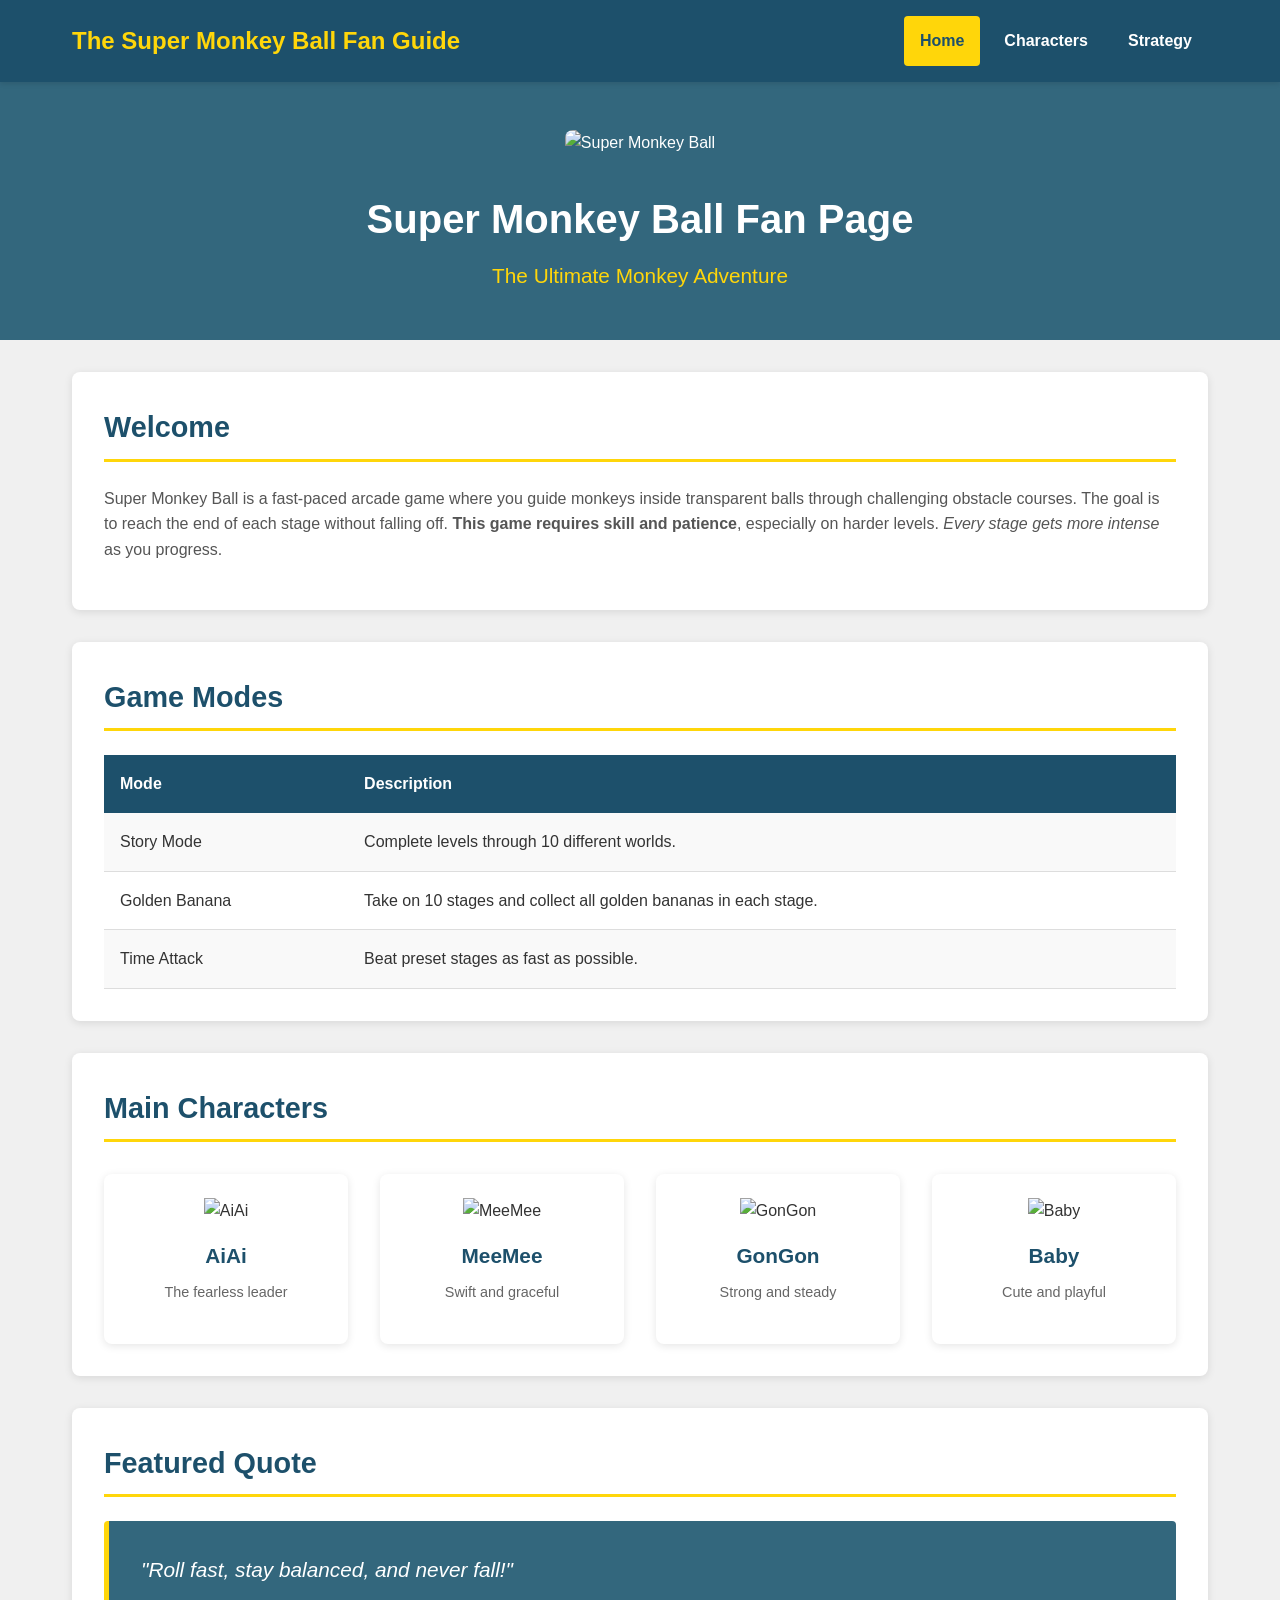
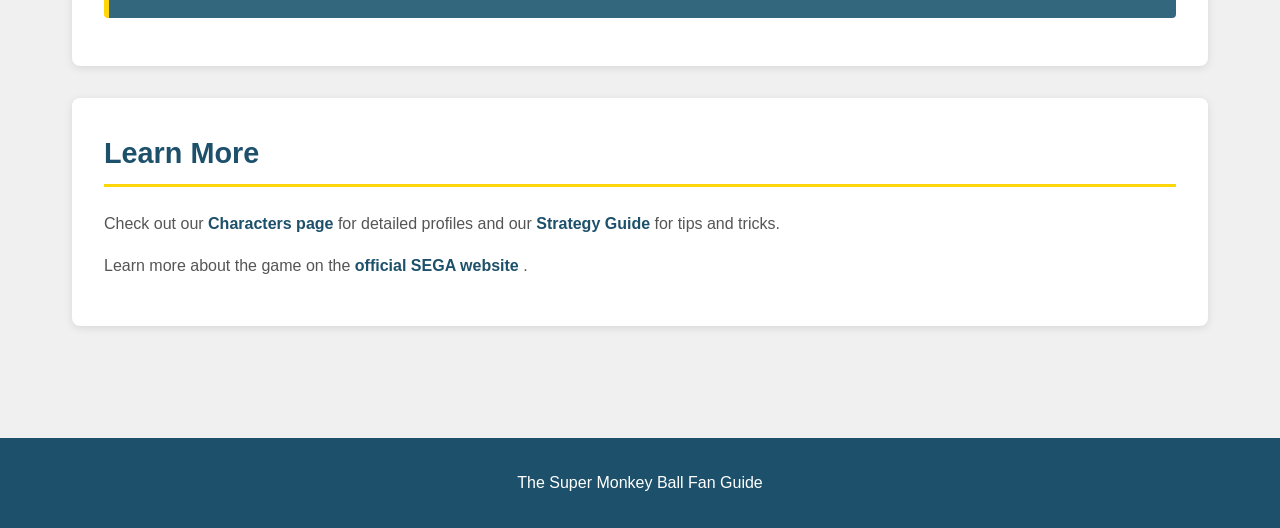
==== index.html @ dd1dba94 "Add files via upload" ====
<!DOCTYPE html>
<html lang="en">
<head>
    <meta charset="UTF-8">
    <meta name="viewport" content="width=device-width, initial-scale=1.0">
    <title>Super Monkey Ball Fan Page</title>
    <link rel="stylesheet" href="styles.css">
</head>

<body>
    <nav class="navbar">
        <div class="nav-container">
            <div class="logo">The Super Monkey Ball Fan Guide</div>
            <ul class="nav-links">
                <li><a href="index.html" class="active">Home</a></li>
                <li><a href="characters.html">Characters</a></li>
                <li><a href="strategy.html">Strategy</a></li>
            </ul>
        </div>
    </nav>

    <header>
        <img src="https://assets.nintendo.com/image/upload/c_fill,w_1200/q_auto:best/f_auto/dpr_2.0/store/software/switch/70010000032056/c6011fb28aaae46f72438d72462bf6c32a86473451c15233cfb8859028956b07" alt="Super Monkey Ball" class="header-image">
        <h1>Super Monkey Ball Fan Page</h1>
        <h2>The Ultimate Monkey Adventure</h2>
    </header>

    <main class="container">
        <section>
            <h2>Welcome</h2>
            <p>
                Super Monkey Ball is a fast-paced arcade game where you guide monkeys inside transparent balls through challenging obstacle courses. The goal is to reach the end of each stage without falling off. 
                <b>This game requires skill and patience</b>, especially on harder levels. 
                <i>Every stage gets more intense</i> as you progress.
            </p>
        </section>

        <section>
            <h2>Game Modes</h2>
            <table>
                <tr>
                    <th>Mode</th>
                    <th>Description</th>
                </tr>
                <tr>
                    <td>Story Mode</td>
                    <td>Complete levels through 10 different worlds.</td>
                </tr>
                <tr>
                    <td>Golden Banana</td>
                    <td>Take on 10 stages and collect all golden bananas in each stage.</td>
                </tr>
                <tr>
                    <td>Time Attack</td>
                    <td>Beat preset stages as fast as possible.</td>
                </tr>
            </table>
        </section>

        <section>
            <h2>Main Characters</h2>
            <div class="characters-grid">
                <div class="character">
                    <img src="https://bananapedia.wiki.gg/images/thumb/AiAiBR2024.webp/300px-AiAiBR2024.webp?881cb6" alt="AiAi">
                    <h3>AiAi</h3>
                    <p>The fearless leader</p>
                </div>
                <div class="character">
                    <img src="https://static.wikia.nocookie.net/supermonkeyball/images/f/f0/MeeMee_SMB3D-2.png/revision/latest?cb=20150226001448" alt="MeeMee">
                    <h3>MeeMee</h3>
                    <p>Swift and graceful</p>
                </div>
                <div class="character">
                    <img src="https://bananapedia.wiki.gg/images/GonGonBR24.webp?f4a90c" alt="GonGon">
                    <h3>GonGon</h3>
                    <p>Strong and steady</p>
                </div>
                <div class="character">
                    <img src="https://static.wikia.nocookie.net/supermonkeyball/images/1/16/7a7a2103befd8aefa815bb9f9ae39bff-1.png/revision/latest?cb=20230211093350" alt="Baby">
                    <h3>Baby</h3>
                    <p>Cute and playful</p>
                </div>
            </div>
        </section>

        <section>
            <h2>Featured Quote</h2>
            <blockquote>
                "Roll fast, stay balanced, and never fall!"
            </blockquote>
        </section>

        <section>
            <h2>Learn More</h2>
            <p>
                Check out our <a href="characters.html">Characters page</a> for detailed profiles and our <a href="strategy.html">Strategy Guide</a> for tips and tricks.
            </p>
            <p>
                Learn more about the game on the 
                <a href="https://www.sega.com/super-monkey-ball/super-monkey-ball-banana-mania" target="_blank">
                    official SEGA website
                </a>.
            </p>
        </section>
    </main>

    <footer>
        <p>The Super Monkey Ball Fan Guide</p>
    </footer>

</body>
</html>
---- styles.css ----
* {
    margin: 0;
    padding: 0;
    box-sizing: border-box;
}

body {
    font-family: Arial, sans-serif;
    background-color: #f0f0f0;
    color: #333;
    line-height: 1.6;
}

/* Navigation */
.navbar {
    background-color: #1d506b;
    padding: 1rem 0;
    position: sticky;
    top: 0;
    z-index: 1000;
    box-shadow: 0 2px 5px rgba(0, 0, 0, 0.1);
}

.nav-container {
    max-width: 1200px;
    margin: 0 auto;
    padding: 0 2rem;
    display: flex;
    justify-content: space-between;
    align-items: center;
}

.logo {
    font-size: 1.5rem;
    font-weight: bold;
    color: #ffd60a;
}

.nav-links {
    display: flex;
    list-style: none;
    gap: 0.5rem;
}

.nav-links a {
    color: white;
    text-decoration: none;
    font-weight: 600;
    padding: 0.75rem 1rem;
    border-radius: 4px;
    transition: background-color 0.3s ease;
    display: block;
}

.nav-links a:hover {
    background-color: rgba(255, 214, 10, 0.2);
}

.nav-links a.active {
    background-color: #ffd60a;
    color: #1d506b;
}

/* Header */
header {
    background-color: #33677d;
    color: white;
    padding: 3rem 2rem;
    text-align: center;
}

header img {
    width: 600px;
    height: 300px;
    object-fit: cover;
    margin-bottom: 2rem;
    border-radius: 8px;
}

header h1 {
    font-size: 2.5rem;
    margin-bottom: 0.5rem;
}

header h2 {
    font-size: 1.3rem;
    font-weight: normal;
    color: #ffd60a;
}

/* Container */
.container {
    max-width: 1200px;
    margin: 0 auto;
    padding: 2rem;
}

/* Sections */
section {
    background-color: white;
    margin-bottom: 2rem;
    padding: 2rem;
    border-radius: 8px;
    box-shadow: 0 2px 8px rgba(0, 0, 0, 0.1);
}

section h2 {
    color: #1d506b;
    margin-bottom: 1.5rem;
    font-size: 1.8rem;
    border-bottom: 3px solid #ffd60a;
    padding-bottom: 0.5rem;
}

section p {
    margin-bottom: 1rem;
    color: #555;
}

section ul {
    margin-left: 2rem;
    margin-bottom: 1rem;
}

section li {
    margin-bottom: 0.5rem;
    color: #555;
}

/* Links */
a {
    color: #1d506b;
    text-decoration: none;
    font-weight: 600;
}

a:hover {
    text-decoration: underline;
    color: #ff6b35;
}

/* Table */
table {
    width: 100%;
    border-collapse: collapse;
    margin-top: 1rem;
}

th {
    background-color: #1d506b;
    color: white;
    padding: 1rem;
    text-align: left;
}

td {
    padding: 1rem;
    border-bottom: 1px solid #ddd;
}

tr:nth-child(even) {
    background-color: #f9f9f9;
}

tr:hover {
    background-color: #f0f0f0;
}

/* Characters Grid */
.characters-grid {
    display: grid;
    grid-template-columns: repeat(auto-fit, minmax(200px, 1fr));
    gap: 2rem;
    margin-top: 2rem;
}

.character {
    text-align: center;
    background-color: white;
    padding: 1.5rem;
    border-radius: 8px;
    box-shadow: 0 2px 8px rgba(0, 0, 0, 0.1);
}

.character img {
    width: 100%;
    height: 200px;
    object-fit: contain;
    margin-bottom: 1rem;
}

.character h3 {
    color: #1d506b;
    margin-bottom: 0.5rem;
    font-size: 1.3rem;
}

.character p {
    color: #666;
    font-size: 0.9rem;
}

/* Character Profile */
.character-profile {
    display: flex;
    gap: 2rem;
    align-items: flex-start;
    background-color: #f9f9f9;
    padding: 2rem;
    border-radius: 8px;
    margin: 1rem 0;
}

.character-profile img {
    width: 250px;
    height: 250px;
    object-fit: contain;
    flex-shrink: 0;
}

.profile-text p {
    margin-bottom: 0.8rem;
    color: #555;
}

@media (max-width: 768px) {
    .character-profile {
        flex-direction: column;
        align-items: center;
        text-align: center;
    }

    .character-profile img {
        width: 200px;
        height: 200px;
    }

    header h1 {
        font-size: 1.8rem;
    }

    .nav-links {
        gap: 1rem;
    }

    .nav-links a {
        padding: 0.5rem 0.8rem;
        font-size: 0.9rem;
    }

    .characters-grid {
        grid-template-columns: repeat(auto-fit, minmax(150px, 1fr));
        gap: 1rem;
    }
}

/* Blockquote */
blockquote {
    background-color: #33677d;
    color: white;
    padding: 2rem;
    border-left: 5px solid #ffd60a;
    font-size: 1.3rem;
    font-style: italic;
    margin: 1rem 0;
    border-radius: 4px;
}

/* Footer */
footer {
    background-color: #1d506b;
    color: white;
    text-align: center;
    padding: 2rem;
    margin-top: 3rem;
}

footer p {
    margin: 0;
}
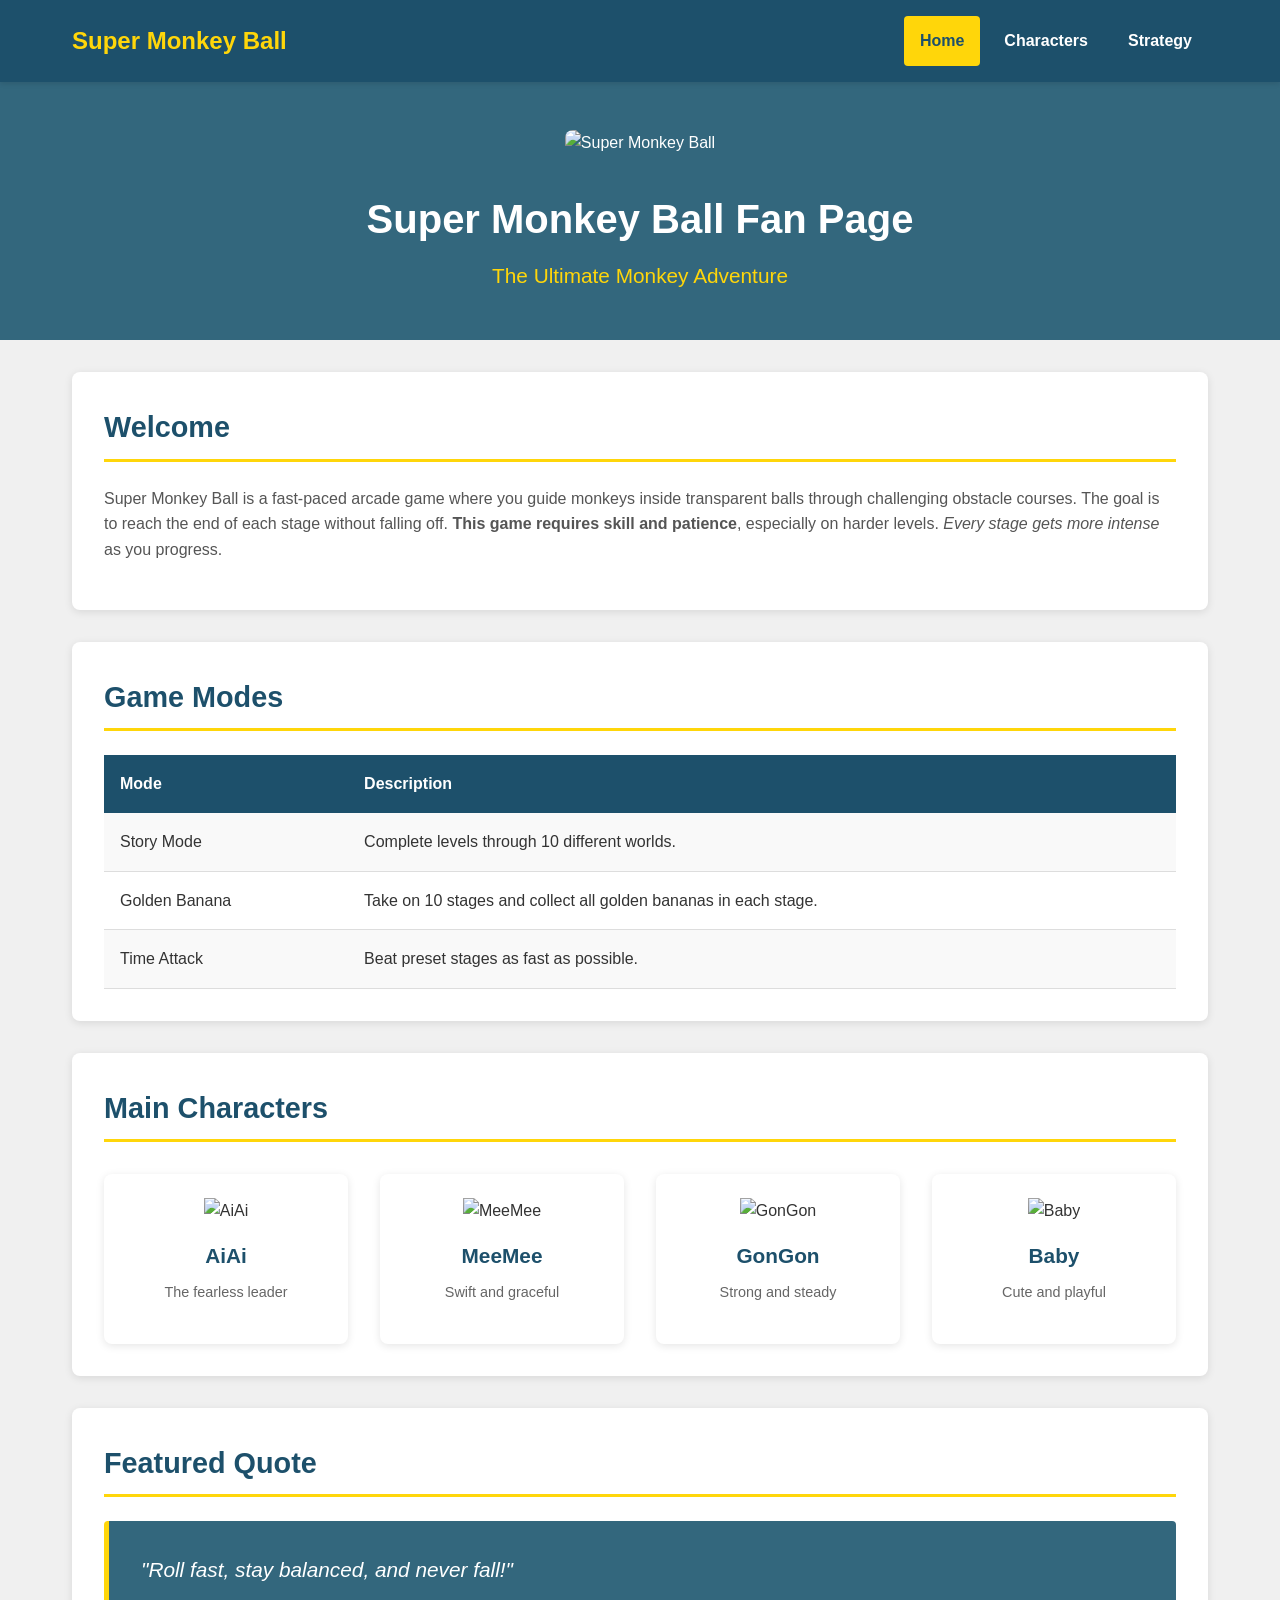
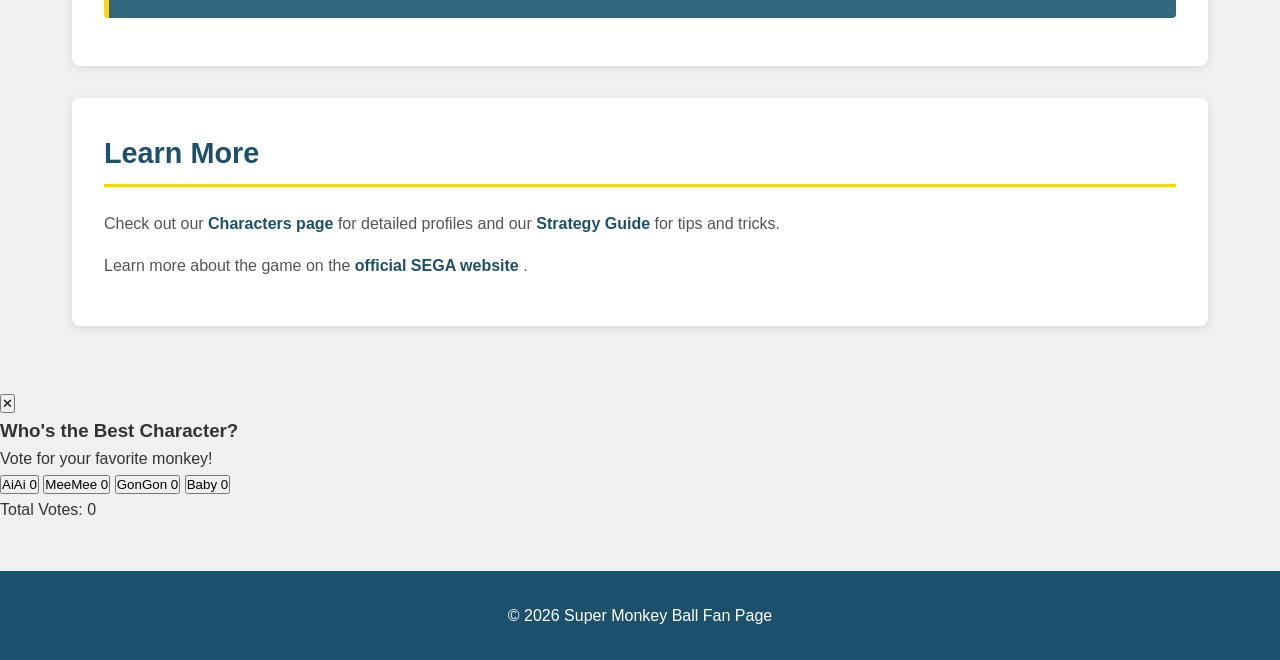
==== commit e5f970a4: "change" ====
--- a/index.html
+++ b/index.html
@@ -6,11 +6,11 @@
     <title>Super Monkey Ball Fan Page</title>
     <link rel="stylesheet" href="styles.css">
 </head>
-
+ 
 <body>
     <nav class="navbar">
         <div class="nav-container">
-            <div class="logo">The Super Monkey Ball Fan Guide</div>
+            <div class="logo">Super Monkey Ball</div>
             <ul class="nav-links">
                 <li><a href="index.html" class="active">Home</a></li>
                 <li><a href="characters.html">Characters</a></li>
@@ -18,13 +18,13 @@
             </ul>
         </div>
     </nav>
-
+ 
     <header>
         <img src="https://assets.nintendo.com/image/upload/c_fill,w_1200/q_auto:best/f_auto/dpr_2.0/store/software/switch/70010000032056/c6011fb28aaae46f72438d72462bf6c32a86473451c15233cfb8859028956b07" alt="Super Monkey Ball" class="header-image">
         <h1>Super Monkey Ball Fan Page</h1>
         <h2>The Ultimate Monkey Adventure</h2>
     </header>
-
+ 
     <main class="container">
         <section>
             <h2>Welcome</h2>
@@ -34,7 +34,7 @@
                 <i>Every stage gets more intense</i> as you progress.
             </p>
         </section>
-
+ 
         <section>
             <h2>Game Modes</h2>
             <table>
@@ -56,40 +56,40 @@
                 </tr>
             </table>
         </section>
-
+ 
         <section>
             <h2>Main Characters</h2>
             <div class="characters-grid">
-                <div class="character">
+                <div class="character" onmouseover="this.querySelector('img').src='Images/aiai.gif'" onmouseout="this.querySelector('img').src='https://bananapedia.wiki.gg/images/thumb/AiAiBR2024.webp/300px-AiAiBR2024.webp?881cb6'">
                     <img src="https://bananapedia.wiki.gg/images/thumb/AiAiBR2024.webp/300px-AiAiBR2024.webp?881cb6" alt="AiAi">
                     <h3>AiAi</h3>
                     <p>The fearless leader</p>
                 </div>
-                <div class="character">
+                <div class="character" onmouseover="this.querySelector('img').src='Images/meme.gif'" onmouseout="this.querySelector('img').src='https://static.wikia.nocookie.net/supermonkeyball/images/f/f0/MeeMee_SMB3D-2.png/revision/latest?cb=20150226001448'">
                     <img src="https://static.wikia.nocookie.net/supermonkeyball/images/f/f0/MeeMee_SMB3D-2.png/revision/latest?cb=20150226001448" alt="MeeMee">
                     <h3>MeeMee</h3>
                     <p>Swift and graceful</p>
                 </div>
-                <div class="character">
+                <div class="character" onmouseover="this.querySelector('img').src='Images/gongon.gif'" onmouseout="this.querySelector('img').src='https://bananapedia.wiki.gg/images/GonGonBR24.webp?f4a90c'">
                     <img src="https://bananapedia.wiki.gg/images/GonGonBR24.webp?f4a90c" alt="GonGon">
                     <h3>GonGon</h3>
                     <p>Strong and steady</p>
                 </div>
-                <div class="character">
+                <div class="character" onmouseover="this.querySelector('img').src='Images/baby.gif'" onmouseout="this.querySelector('img').src='https://static.wikia.nocookie.net/supermonkeyball/images/1/16/7a7a2103befd8aefa815bb9f9ae39bff-1.png/revision/latest?cb=20230211093350'">
                     <img src="https://static.wikia.nocookie.net/supermonkeyball/images/1/16/7a7a2103befd8aefa815bb9f9ae39bff-1.png/revision/latest?cb=20230211093350" alt="Baby">
                     <h3>Baby</h3>
                     <p>Cute and playful</p>
                 </div>
             </div>
         </section>
-
+ 
         <section>
             <h2>Featured Quote</h2>
             <blockquote>
                 "Roll fast, stay balanced, and never fall!"
             </blockquote>
         </section>
-
+ 
         <section>
             <h2>Learn More</h2>
             <p>
@@ -103,10 +103,107 @@
             </p>
         </section>
     </main>
-
+ 
+    <!-- Character Poll Popup -->
+    <div id="pollModal" class="poll-modal">
+        <div class="poll-content">
+            <button class="close-poll" onclick="closePoll()">✕</button>
+            <h3>Who's the Best Character?</h3>
+            <p>Vote for your favorite monkey!</p>
+            
+            <div class="poll-options">
+                <button class="poll-btn" onclick="vote('aiai')">
+                    <span>AiAi</span>
+                    <span class="vote-count" id="aiai-votes">0</span>
+                </button>
+                <button class="poll-btn" onclick="vote('meme')">
+                    <span>MeeMee</span>
+                    <span class="vote-count" id="meme-votes">0</span>
+                </button>
+                <button class="poll-btn" onclick="vote('gongon')">
+                    <span>GonGon</span>
+                    <span class="vote-count" id="gongon-votes">0</span>
+                </button>
+                <button class="poll-btn" onclick="vote('baby')">
+                    <span>Baby</span>
+                    <span class="vote-count" id="baby-votes">0</span>
+                </button>
+            </div>
+            
+            <p class="total-votes">Total Votes: <span id="total-votes">0</span></p>
+        </div>
+    </div>
+ 
+    <script>
+        // Initialize poll votes from localStorage
+        function initPoll() {
+            const votes = {
+                aiai: parseInt(localStorage.getItem('aiai_votes') || '0'),
+                meme: parseInt(localStorage.getItem('meme_votes') || '0'),
+                gongon: parseInt(localStorage.getItem('gongon_votes') || '0'),
+                baby: parseInt(localStorage.getItem('baby_votes') || '0')
+            };
+            
+            document.getElementById('aiai-votes').textContent = votes.aiai;
+            document.getElementById('meme-votes').textContent = votes.meme;
+            document.getElementById('gongon-votes').textContent = votes.gongon;
+            document.getElementById('baby-votes').textContent = votes.baby;
+            
+            const total = votes.aiai + votes.meme + votes.gongon + votes.baby;
+            document.getElementById('total-votes').textContent = total;
+        }
+        
+        function vote(character) {
+            // Check if user has already voted
+            if (localStorage.getItem('has_voted') === 'true') {
+                alert('Thanks for the vote!');
+                return;
+            }
+            
+            const currentVotes = parseInt(localStorage.getItem(character + '_votes') || '0');
+            localStorage.setItem(character + '_votes', currentVotes + 1);
+            localStorage.setItem('has_voted', 'true');
+            
+            // Show thank you message
+            showThankYou();
+            initPoll();
+        }
+        
+        function showThankYou() {
+            const subtitle = document.querySelector('.poll-content p:first-of-type');
+            const pollOptions = document.querySelector('.poll-options');
+            
+            subtitle.style.display = 'none';
+            pollOptions.style.display = 'none';
+            
+            const thankYou = document.createElement('div');
+            thankYou.className = 'thank-you-message';
+            thankYou.innerHTML = '<p>Thanks for the vote!</p><p style="font-size: 0.9rem; color: #999; margin-top: 0.5rem;">Right now there\'s no server to store these votes, but it\'s the spirit that counts!</p>';
+            
+            const pollContent = document.querySelector('.poll-content');
+            const h3 = pollContent.querySelector('h3');
+            h3.parentNode.insertBefore(thankYou, h3.nextSibling);
+        }
+        
+        function closePoll() {
+            document.getElementById('pollModal').style.display = 'none';
+        }
+        
+        // Show poll on page load
+        window.onload = function() {
+            initPoll();
+            document.getElementById('pollModal').style.display = 'flex';
+            
+            // If user already voted
+            if (localStorage.getItem('has_voted') === 'true') {
+                showThankYou();
+            }
+        };
+    </script>
+ 
     <footer>
-        <p>The Super Monkey Ball Fan Guide</p>
+        <p>&copy; 2026 Super Monkey Ball Fan Page</p>
     </footer>
-
+ 
 </body>
 </html>
